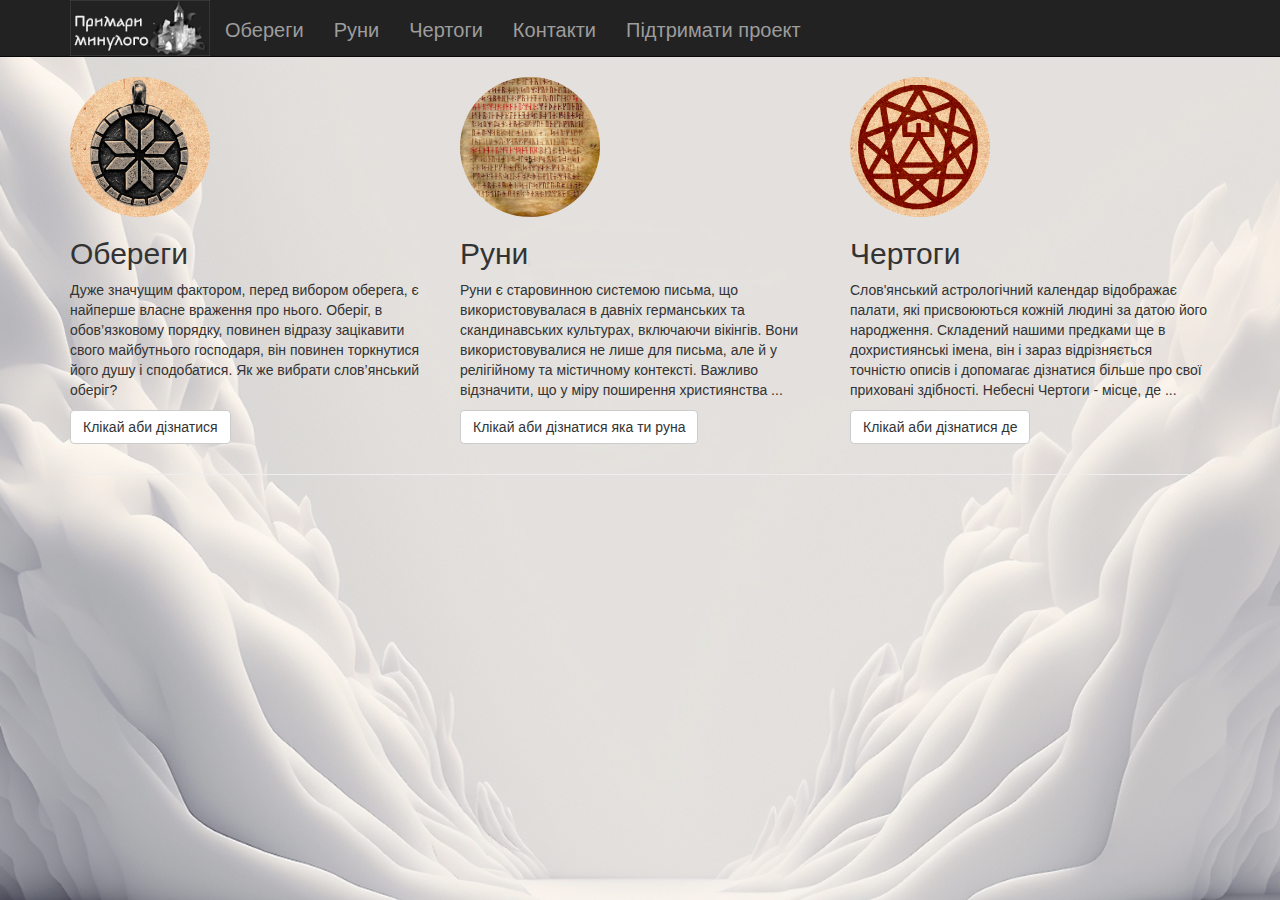
==== index.html @ 7c9a2c66 "Updated index.html" ====
<!DOCTYPE html>
<html lang="en">
<head>
    <meta charset="UTF-8">
    <meta content="width=device-width, initial-scale=1.0" name="viewport">
    <meta name="description" content="">
    <meta name="author" content="AntonMitchenko">
    <meta content="" name="keywords">
    <title>Runes and amulets</title>

    <!-- Favicons -->
    <link href="assets/img/favicon.png" rel="icon" type="image/png">
    <!-- Bootstrap core CSS -->
    <link href="assets/css/bootstrap.min.css" rel="stylesheet">
    <!-- Template Main CSS File -->
    <link href="assets/css/my_style.css" rel="stylesheet">
</head>
<body>
<section id="background_section" data-speed="8" data-type="background">
<header>
    <div class="navbar-wrapper">
        <nav class="navbar navbar-inverse navbar-static-top">
          <div class="container">
            <div class="navbar-header">
                <a href="index.html"><img src="assets/img/logo_tr.png" alt="logo"></a>
                <button type="button" class="navbar-toggle collapsed" data-toggle="collapse" data-target="#navbar" aria-expanded="false" aria-controls="navbar">
                    <span class="sr-only">Toggle navigation</span>
                    <span class="icon-bar"></span>
                    <span class="icon-bar"></span>
                    <span class="icon-bar"></span>
                </button>
            </div>
            <div id="navbar" class="navbar-collapse collapse">
              <ul class="nav navbar-nav">
                <li><a href="amulets.html">Обереги</a></li>
                <li><a href="runes.html">Руни</a></li>
                <li><a href="character.html">Чертоги</a></li>
                <li><a href="contact.html">Контакти</a></li>
                <li><a href="support_ua.html">Підтримати проект</a></li>
              </ul>
            </div>
          </div>
        </nav>
    </div>
</header>

<main>
    <div class="container">
        <div class="row">
            <div class="col-lg-4">
              <img class="img-circle" src="assets/img/oberig.jpg" alt="Generic placeholder image" width="140" height="140">
              <h2>Обереги</h2>
              <p>Дуже значущим фактором, перед вибором оберега, є найперше власне враження про нього. Оберіг, в обов’язковому порядку, повинен відразу зацікавити свого майбутнього господаря, він повинен торкнутися його душу і сподобатися.
                  Як же вибрати слов’янський оберіг?</p>
              <p><a class="btn btn-default" href="amulets.html" role="button">Клікай аби дізнатися</a></p>
            </div><!-- /.col-lg-4 -->
            <div class="col-lg-4">
              <img class="img-circle" src="assets/img/640px-CodexRunicus.jpeg" alt="Generic placeholder image" width="140" height="140">
              <h2>Руни</h2>
              <p>Руни є старовинною системою письма, що використовувалася в давніх германських та скандинавських культурах, включаючи вікінгів. Вони використовувалися не лише для письма, але й у релігійному та містичному контексті. Важливо відзначити, що у міру поширення християнства ...</p>
              <p><a class="btn btn-default" href="runes.html" role="button">Клікай аби дізнатися яка ти руна</a></p>
            </div><!-- /.col-lg-4 -->
            <div class="col-lg-4">
              <img class="img-circle" src="assets/img/chertogi.jpg" alt="Generic placeholder image" width="140" height="140">
              <h2>Чертоги</h2>
              <p>Слов'янський астрологічний календар відображає палати, які присвоюються кожній людині за датою його народження. Складений нашими предками ще в дохристиянські імена, він і зараз відрізняється точністю описів і допомагає дізнатися більше про свої приховані здібності. Небесні Чертоги - місце, де ...</p>
              <p><a class="btn btn-default" href="character.html" role="button">Клікай аби дізнатися де</a></p>
            </div><!-- /.col-lg-4 -->
          </div>
        <hr class="featurette-divider">
    </div>
</main>


<footer>

</footer>
</section>
<!-- jQuery (necessary for Bootstrap's JavaScript plugins) -->
<script src="https://ajax.googleapis.com/ajax/libs/jquery/1.11.3/jquery.min.js"></script>
<!-- Include all compiled plugins (below), or include individual files as needed -->
<script src="assets/js/bootstrap.min.js"></script>

</body>
</html>
---- assets/css/my_style.css ----
/*
Check out "bootstrap.css" for the following requirements:
- Pseudo-element selector (line 2585)
- Pseudo-class selector (line 48-49)
- Box Model (.container, all col- types)
*/
/*Combinators*/
.navbar-nav>li>a {
  font-size: 20px;
  padding-top: 20px;
}
/*Class  selector*/
.navbar-toggle {
  position: relative;
  padding: 16px 13px;
}
/*Responsive*/
@media (max-width: 450px) {
  .cba-logo {
    width: 316px;
  }
}

/*selector with attribute*/
img[alt="logo"] {
  width: 140px;
}
/*Id selector*/
#background_section {
  background: lightblue url("/assets/img/bg_w.jpg") no-repeat fixed center 2%;
  background-size: cover;
  height: 100vh; /* 100% of viewport height */
  margin: 0 auto;
  position: relative;
}
.or-sep {
  font-size: 20px;
  position: relative;
  padding-left: 40%;
  padding-top: 40%;
}
#pass_forget {
  position: relative;
  left: 190px;
}
#submitComment {
    margin-top: 15px;
}
.commentBox {
    margin: auto;
}

#commentDisplay {
    background: #f0f0f0;
    padding: 10px;
    margin-bottom: 10px;
    height: 200px;
    overflow-y: scroll;
}

#commentInput {
    height: 100px;
}
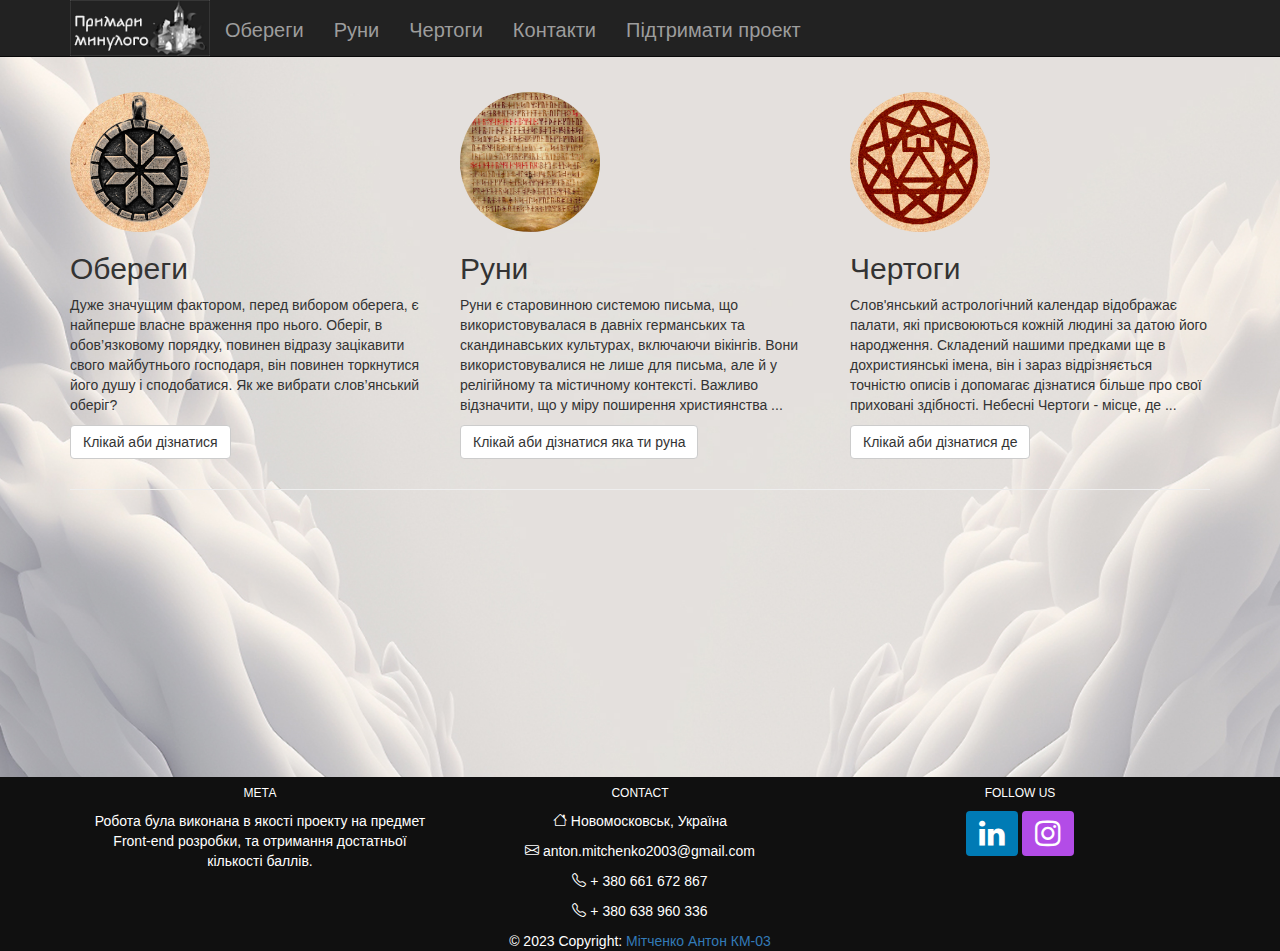
==== commit 4f35ce80: "Fixed footer at all pages, many small fixes" ====
--- a/index.html
+++ b/index.html
@@ -11,12 +11,14 @@
     <!-- Favicons -->
     <link href="assets/img/favicon.png" rel="icon" type="image/png">
     <!-- Bootstrap core CSS -->
+    <link rel="stylesheet" href="https://cdnjs.cloudflare.com/ajax/libs/font-awesome/4.7.0/css/font-awesome.min.css">
     <link href="assets/css/bootstrap.min.css" rel="stylesheet">
+    <link href="https://cdn.jsdelivr.net/npm/bootstrap-icons@1.7.1/font/bootstrap-icons.css" rel="stylesheet">
     <!-- Template Main CSS File -->
     <link href="assets/css/my_style.css" rel="stylesheet">
 </head>
 <body>
-<section id="background_section" data-speed="8" data-type="background">
+
 <header>
     <div class="navbar-wrapper">
         <nav class="navbar navbar-inverse navbar-static-top">
@@ -44,38 +46,95 @@
     </div>
 </header>
 
+<!-- Back to top button -->
+<button
+        type="button"
+        class="btn btn-danger btn-floating btn-lg"
+        id="btn-back-to-top"
+        >
+  <i class="bi bi-arrow-up"></i>
+</button>
+
 <main>
-    <div class="container">
-        <div class="row">
-            <div class="col-lg-4">
-              <img class="img-circle" src="assets/img/oberig.jpg" alt="Generic placeholder image" width="140" height="140">
-              <h2>Обереги</h2>
-              <p>Дуже значущим фактором, перед вибором оберега, є найперше власне враження про нього. Оберіг, в обов’язковому порядку, повинен відразу зацікавити свого майбутнього господаря, він повинен торкнутися його душу і сподобатися.
-                  Як же вибрати слов’янський оберіг?</p>
-              <p><a class="btn btn-default" href="amulets.html" role="button">Клікай аби дізнатися</a></p>
-            </div><!-- /.col-lg-4 -->
-            <div class="col-lg-4">
-              <img class="img-circle" src="assets/img/640px-CodexRunicus.jpeg" alt="Generic placeholder image" width="140" height="140">
-              <h2>Руни</h2>
-              <p>Руни є старовинною системою письма, що використовувалася в давніх германських та скандинавських культурах, включаючи вікінгів. Вони використовувалися не лише для письма, але й у релігійному та містичному контексті. Важливо відзначити, що у міру поширення християнства ...</p>
-              <p><a class="btn btn-default" href="runes.html" role="button">Клікай аби дізнатися яка ти руна</a></p>
-            </div><!-- /.col-lg-4 -->
-            <div class="col-lg-4">
-              <img class="img-circle" src="assets/img/chertogi.jpg" alt="Generic placeholder image" width="140" height="140">
-              <h2>Чертоги</h2>
-              <p>Слов'янський астрологічний календар відображає палати, які присвоюються кожній людині за датою його народження. Складений нашими предками ще в дохристиянські імена, він і зараз відрізняється точністю описів і допомагає дізнатися більше про свої приховані здібності. Небесні Чертоги - місце, де ...</p>
-              <p><a class="btn btn-default" href="character.html" role="button">Клікай аби дізнатися де</a></p>
-            </div><!-- /.col-lg-4 -->
-          </div>
-        <hr class="featurette-divider">
-    </div>
+    <section id="background_section" data-speed="8" data-type="background">
+        <div class="container">
+            <div class="row">
+                <div class="col-lg-4">
+                  <img class="img-circle" src="assets/img/oberig.jpg" alt="Generic placeholder image" width="140" height="140">
+                  <h2>Обереги</h2>
+                  <p>Дуже значущим фактором, перед вибором оберега, є найперше власне враження про нього. Оберіг, в обов’язковому порядку, повинен відразу зацікавити свого майбутнього господаря, він повинен торкнутися його душу і сподобатися.
+                      Як же вибрати слов’янський оберіг?</p>
+                  <p><a class="btn btn-default" href="amulets.html" role="button">Клікай аби дізнатися</a></p>
+                </div><!-- /.col-lg-4 -->
+                <div class="col-lg-4">
+                  <img class="img-circle" src="assets/img/640px-CodexRunicus.jpeg" alt="Generic placeholder image" width="140" height="140">
+                  <h2>Руни</h2>
+                  <p>Руни є старовинною системою письма, що використовувалася в давніх германських та скандинавських культурах, включаючи вікінгів. Вони використовувалися не лише для письма, але й у релігійному та містичному контексті. Важливо відзначити, що у міру поширення християнства ...</p>
+                  <p><a class="btn btn-default" href="runes.html" role="button">Клікай аби дізнатися яка ти руна</a></p>
+                </div><!-- /.col-lg-4 -->
+                <div class="col-lg-4">
+                  <img class="img-circle" src="assets/img/chertogi.jpg" alt="Generic placeholder image" width="140" height="140">
+                  <h2>Чертоги</h2>
+                  <p>Слов'янський астрологічний календар відображає палати, які присвоюються кожній людині за датою його народження. Складений нашими предками ще в дохристиянські імена, він і зараз відрізняється точністю описів і допомагає дізнатися більше про свої приховані здібності. Небесні Чертоги - місце, де ...</p>
+                  <p><a class="btn btn-default" href="character.html" role="button">Клікай аби дізнатися де</a></p>
+                </div><!-- /.col-lg-4 -->
+              </div>
+            <hr class="featurette-divider">
+        </div>
+    </section>
 </main>
 
+<div class="navbar-wrapper">
+  <footer class="text-center text-lg-start text-white" style="background-color: #101010">
 
-<footer>
+    <div class="container p-4 pb-0">
 
-</footer>
-</section>
+      <section class="">
+        <div class="col-md-12">
+            <div class="row">
+            <div class="col-md-4 col-lg-4 col-xl-4 mx-auto mt-3">
+
+                <h6 class="text-uppercase mb-4 font-weight-bold" style="color: white;">
+                  Мета
+                </h6>
+
+                <p style="color: white;">
+                  Робота була виконана в якості проекту на предмет Front-end розробки, та отримання достатньої кількості баллів.
+                </p>
+
+            </div>
+            <div class="col-md-4 col-lg-4 col-xl-4 mx-auto mt-3">
+            <h6 class="text-uppercase mb-4 font-weight-bold text-white" style="color: white;">Contact</h6>
+            <p style="color: white;"><i class="bi bi-house"></i> Новомосковськ, Україна</p>
+            <p style="color: white;"><i class="bi bi-envelope"></i> anton.mitchenko2003@gmail.com</p>
+            <p style="color: white;"><i class="bi bi-telephone"></i> + 380 661 672 867</p>
+            <p style="color: white;"><i class="bi bi-telephone"></i> + 380 638 960 336</p>
+            </div>
+            <div class="col-md-4 col-lg-4 col-xl-4 mx-auto mt-3">
+                <h6 class="text-uppercase mb-4 font-weight-bold" style="color: white;">Follow us</h6>
+
+                <div class="btn btn-primary_info_linkedin btn-circle" href="https://ua.linkedin.com/in/anton-mitchenko">
+                  <i class="fa  fa-linkedin"></i>
+                </div>
+
+                <div class="btn btn-primary_info_instagram btn-circle" href="https://instagram.com/askold.l">
+                  <i class="fa fa-instagram"></i>
+                </div>
+            </div>
+            </div>
+        </div>
+      </section>
+
+    </div>
+
+    <div style="color: white;">
+      © 2023 Copyright:
+      <a class="text-white" href="https://github.com/AntonMitchenko">Мітченко Антон КМ-03</a>
+    </div>
+
+  </footer>
+</div>
+
 <!-- jQuery (necessary for Bootstrap's JavaScript plugins) -->
 <script src="https://ajax.googleapis.com/ajax/libs/jquery/1.11.3/jquery.min.js"></script>
 <!-- Include all compiled plugins (below), or include individual files as needed -->
--- a/assets/css/my_style.css
+++ b/assets/css/my_style.css
@@ -4,6 +4,12 @@
 - Pseudo-class selector (line 48-49)
 - Box Model (.container, all col- types)
 */
+.navbar {
+    margin-bottom: 0px;
+}
+.featurette-heading {
+    margin-top: 10px;
+}
 /*Combinators*/
 .navbar-nav>li>a {
   font-size: 20px;
@@ -27,11 +33,13 @@
 }
 /*Id selector*/
 #background_section {
-  background: lightblue url("/assets/img/bg_w.jpg") no-repeat fixed center 2%;
+  background: url("/assets/img/bg_w.jpg") no-repeat fixed center;
   background-size: cover;
-  height: 100vh; /* 100% of viewport height */
+  height: 80vh; /* 100% of viewport height */
   margin: 0 auto;
   position: relative;
+  padding-top: 35px;
+  padding-bottom: 35px;
 }
 .or-sep {
   font-size: 20px;
@@ -60,4 +68,105 @@
 
 #commentInput {
     height: 100px;
+}
+#btn-back-to-top {
+    position: fixed;
+    bottom: 20px;
+    right: 20px;
+    display: none;
+    padding: 12px 12px;
+    font-size: 30px;
+    line-height: 0;
+    border-radius: 32px;
+}
+
+#text-container {
+  display: flex;
+  align-items: center;
+  justify-content: center;
+}
+
+.zoom-image {
+  transition: transform .2s; /* Animation */
+}
+
+.zoom-image:hover {
+  transform: scale(1.5); /* (150% zoom - Note: if the zoom is too large, it will go outside of the viewport) */
+
+}
+
+.row.featurette {
+  display: flex;
+  align-items: center;
+  justify-content: center;
+}
+
+.col-md-5 {
+  position: relative;
+}
+
+.featurette-image {
+  position: absolute;
+  top: 50%;
+  left: 50%;
+  transform: translate(-50%, -50%);
+}
+
+
+/* Стилізація круглої кнопки */
+.btn-circle_info {
+  display: inline-block;
+  border-radius: 50%;
+  text-align: center;
+  line-height: 40px;
+  font-size: 18px;
+  transition: background-color 0.3s ease;
+  justify-content: center;
+  align-items: center;
+}
+
+
+/* Стилізація кольорів кнопок */
+.btn-primary_info_instagram {
+  background-color: #b34ce7;
+  color: #fff;
+}
+
+.btn-primary_info_linkedin {
+  background-color: #007bb5;
+  color: #fff;
+}
+
+.btn-danger_info_instagram {
+  background-color: #b34ce7;
+  color: #fff;
+}
+.btn-danger_info_linkedin {
+  background-color: #007bb5;
+  color: #fff;
+}
+
+/* Збільшення розміру іконки */
+.btn-circle_info i {
+  font-size: 24px;
+  color: #fff;
+}
+.fa {
+  font-size: 30px;
+  text-align: center;
+  text-decoration: none;
+}
+
+.fa:hover {
+    opacity: 0.7;
+}
+
+.fa-linkedin {
+  background: #007bb5;
+  color: white;
+}
+
+.fa-instagram {
+  background: #b34ce7;
+  color: white;
 }